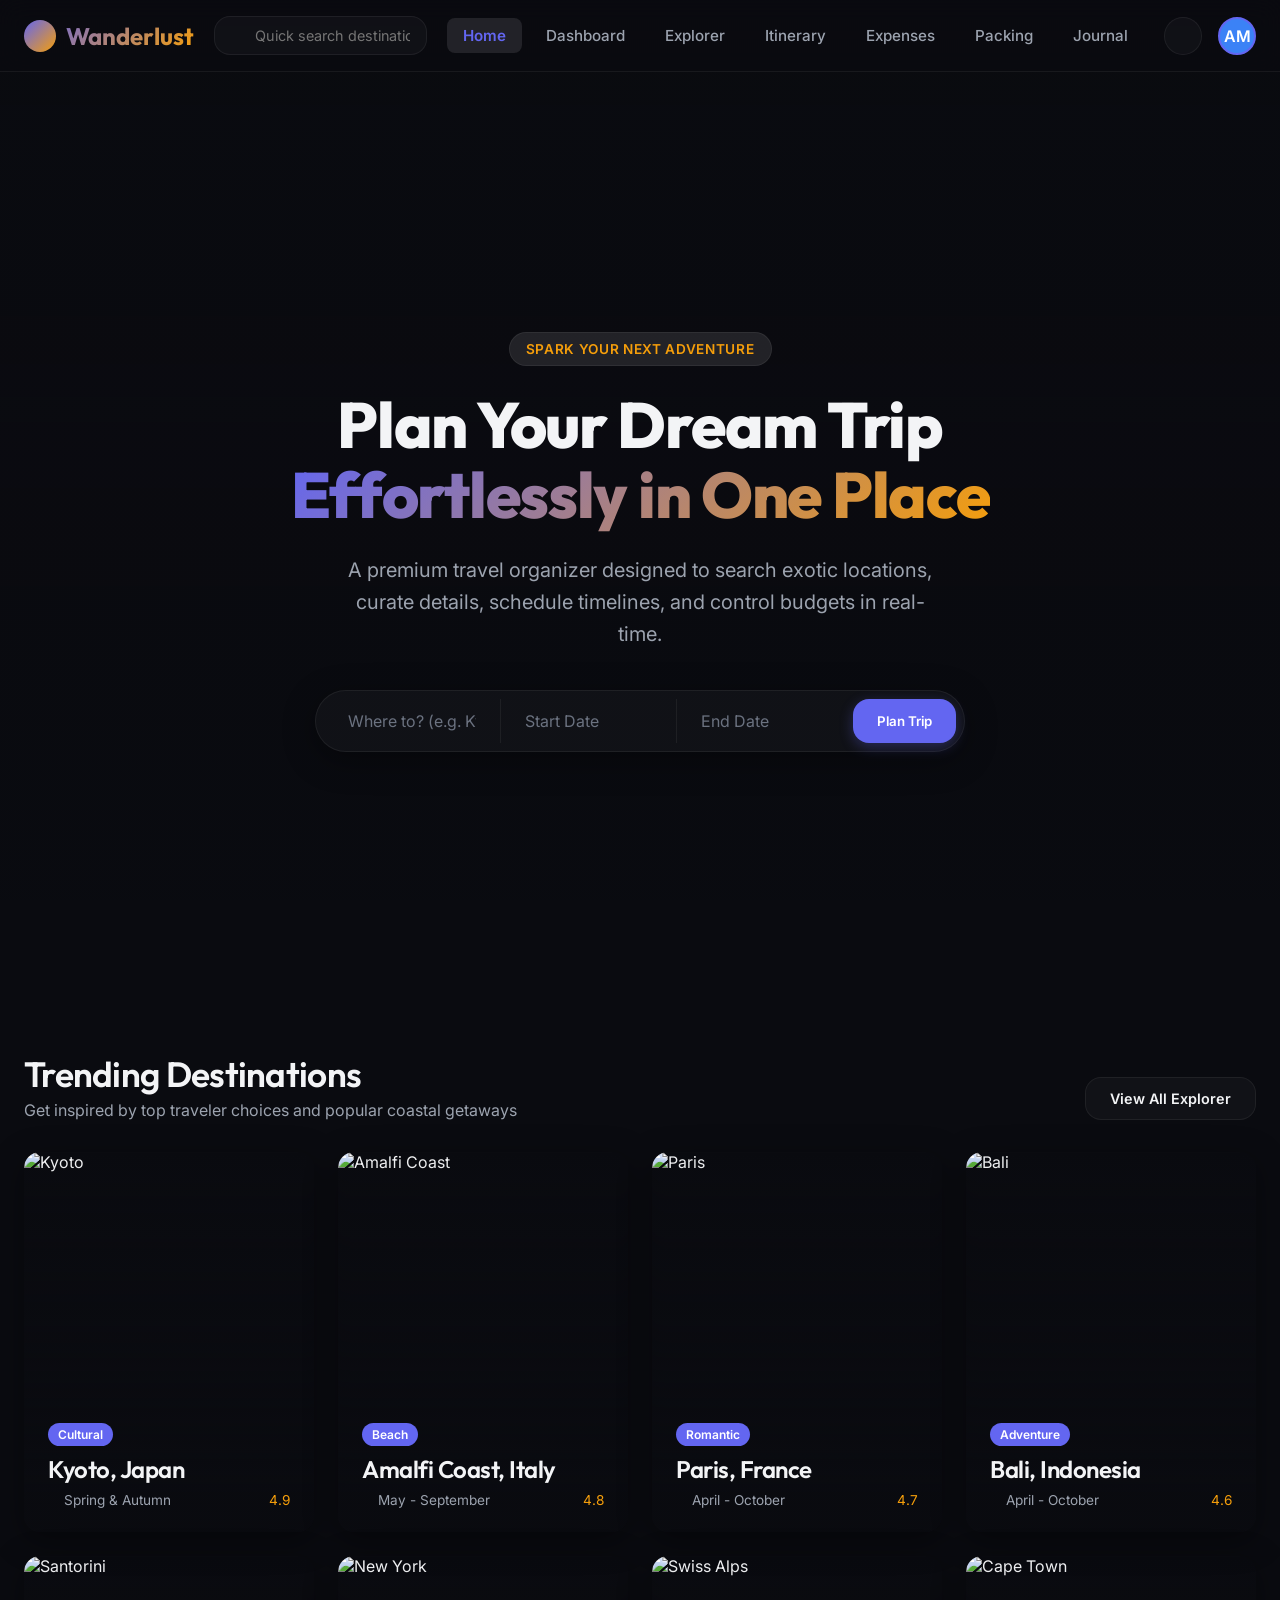
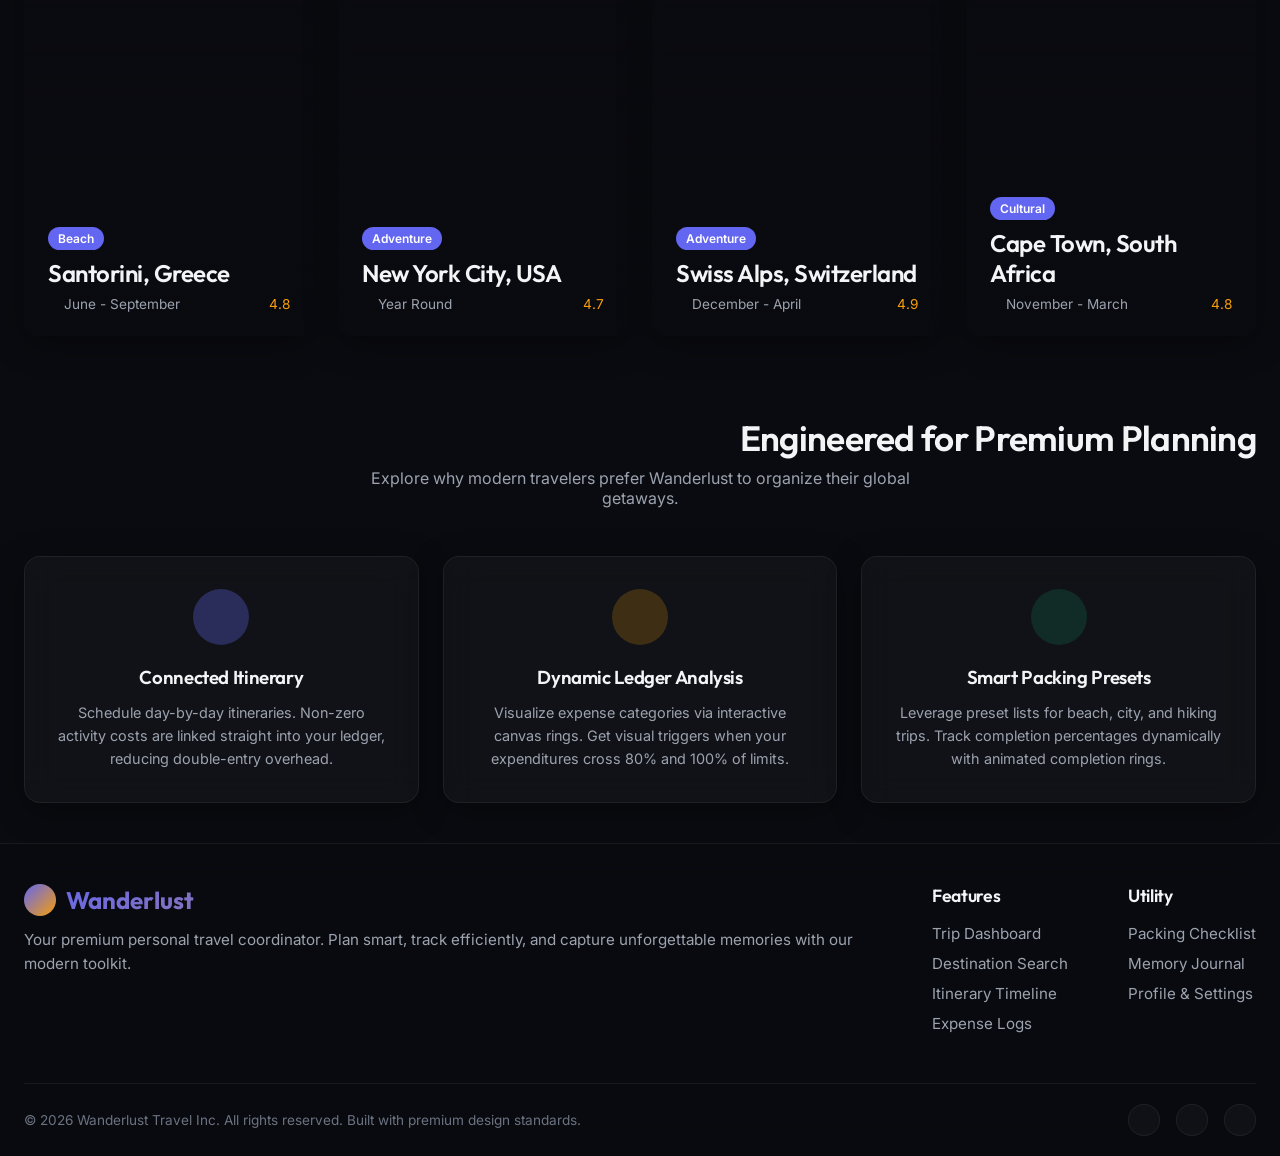
==== index.html @ a972063b "first commit" ====
<!DOCTYPE html>
<html lang="en" data-theme="space">
<head>
  <meta charset="UTF-8">
  <meta name="viewport" content="width=device-width, initial-scale=1.0">
  <title>Wanderlust - Premium Travel Planner</title>
  <meta name="description" content="Search destinations, plan daily itineraries, track expenses, checklist packing list and write travel memories in our high-end custom portal.">
  <link rel="stylesheet" href="css/shared.css">
  <link rel="stylesheet" href="css/index.css">
  <!-- Lucide Icons Library -->
  <script src="https://unpkg.com/lucide@latest"></script>
</head>
<body>

  <!-- Cohesive Header -->
  <header>
    <div class="nav-container">
      <a href="index.html" class="logo">
        <span class="logo-icon"><i data-lucide="plane"></i></span>
        <span>Wanderlust</span>
      </a>
      
      <div class="header-search">
        <span class="search-icon"><i data-lucide="search"></i></span>
        <input type="text" id="header-search-input" placeholder="Quick search destination...">
        <div class="search-dropdown" id="header-search-dropdown"></div>
      </div>

      <nav id="main-nav">
        <a href="index.html" class="nav-link active">Home</a>
        <a href="dashboard.html" class="nav-link">Dashboard</a>
        <a href="explorer.html" class="nav-link">Explorer</a>
        <a href="itinerary.html" class="nav-link">Itinerary</a>
        <a href="expenses.html" class="nav-link">Expenses</a>
        <a href="packing.html" class="nav-link">Packing</a>
        <a href="journal.html" class="nav-link">Journal</a>
      </nav>

      <div class="header-utils">
        <button class="theme-toggle-btn" id="theme-toggle-btn" title="Toggle Theme">
          <i data-lucide="sun"></i>
        </button>
        <div class="profile-widget" id="profile-widget" onclick="window.location.href='settings.html'">
          <div class="avatar">AM</div>
        </div>
        <button class="hamburger" id="hamburger-btn">
          <i data-lucide="menu"></i>
        </button>
      </div>
    </div>
  </header>

  <div class="page-video-wrapper" aria-hidden="true">
    <video class="hero-video" autoplay muted loop playsinline>
      <source src="video/YTDown_YouTube_Welcome-to-India-CINEMATIC-TRAVEL-FILM_Media_35npVaFGHMY_002_720p.mp4" type="video/mp4">
    </video>
    <div class="hero-video-overlay"></div>
  </div>

  <!-- Main Hero Section -->
  <main>
    <section class="hero-section fade-in-up">
      <span class="hero-badge" style="display:transparent; align-items:center; gap:6px;">
        <i data-lucide="sparkles" style="width:12px; height:12px; color:var(--secondary);"></i>
        Spark your next adventure
      </span>
      <h1>Plan Your Dream Trip <br><span>Effortlessly in One Place</span></h1>
      <p>A premium travel organizer designed to search exotic locations, curate details, schedule timelines, and control budgets in real-time.</p>

      <div class="main-search-container">
        <div class="main-search-bar">
          <div class="search-field">
            <span class="search-field-icon"><i data-lucide="map-pin"></i></span>
            <input type="text" id="hero-dest" placeholder="Where to? (e.g. Kyoto)">
          </div>
          <div class="search-field">
            <span class="search-field-icon"><i data-lucide="calendar"></i></span>
            <input type="text" id="hero-start" placeholder="Start Date" onfocus="(this.type='date')" onblur="(this.type='text')">
          </div>
          <div class="search-field">
            <span class="search-field-icon"><i data-lucide="calendar"></i></span>
            <input type="text" id="hero-end" placeholder="End Date" onfocus="(this.type='date')" onblur="(this.type='text')">
          </div>
          <button class="btn btn-primary" id="hero-search-btn" style="border-radius: var(--border-radius-md);">Plan Trip</button>
        </div>
      </div>
    </section>

    <!-- Trending Destinations Grid (Elaborated from 4 to 8 detailed options) -->
    <section class="trending-destinations">
      <div class="section-header">
        <div>
          <h2>Trending Destinations</h2>
          <p>Get inspired by top traveler choices and popular coastal getaways</p>
        </div>
        <a href="explorer.html" class="btn btn-secondary" style="font-size: 0.9rem;">View All Explorer</a>
      </div>

      <div class="destinations-grid">
        <!-- 1. Kyoto -->
        <div class="dest-card" onclick="window.location.href='explorer.html?q=kyoto'">
          <img class="dest-image" src="https://images.unsplash.com/photo-1493976040374-85c8e12f0c0e?auto=format&fit=crop&w=600&q=80" alt="Kyoto">
          <div class="dest-overlay">
            <span class="dest-tag">Cultural</span>
            <h3>Kyoto, Japan</h3>
            <div class="dest-meta">
              <span style="display:inline-flex; align-items:center; gap:4px;"><i data-lucide="wind" style="width:12px; height:12px;"></i> Spring & Autumn</span>
              <span class="dest-rating" style="display:inline-flex; align-items:center; gap:3px;"><i data-lucide="star" style="width:12px; height:12px; fill:var(--secondary); stroke:var(--secondary);"></i> 4.9</span>
            </div>
          </div>
        </div>

        <!-- 2. Amalfi Coast -->
        <div class="dest-card" onclick="window.location.href='explorer.html?q=amalfi'">
          <img class="dest-image" src="https://images.unsplash.com/photo-1533900298318-6b8da08a523e?auto=format&fit=crop&w=600&q=80" alt="Amalfi Coast">
          <div class="dest-overlay">
            <span class="dest-tag">Beach</span>
            <h3>Amalfi Coast, Italy</h3>
            <div class="dest-meta">
              <span style="display:inline-flex; align-items:center; gap:4px;"><i data-lucide="sun" style="width:12px; height:12px;"></i> May - September</span>
              <span class="dest-rating" style="display:inline-flex; align-items:center; gap:3px;"><i data-lucide="star" style="width:12px; height:12px; fill:var(--secondary); stroke:var(--secondary);"></i> 4.8</span>
            </div>
          </div>
        </div>

        <!-- 3. Paris -->
        <div class="dest-card" onclick="window.location.href='explorer.html?q=paris'">
          <img class="dest-image" src="https://images.unsplash.com/photo-1502602898657-3e91760cbb34?auto=format&fit=crop&w=600&q=80" alt="Paris">
          <div class="dest-overlay">
            <span class="dest-tag">Romantic</span>
            <h3>Paris, France</h3>
            <div class="dest-meta">
              <span style="display:inline-flex; align-items:center; gap:4px;"><i data-lucide="cloud-sun" style="width:12px; height:12px;"></i> April - October</span>
              <span class="dest-rating" style="display:inline-flex; align-items:center; gap:3px;"><i data-lucide="star" style="width:12px; height:12px; fill:var(--secondary); stroke:var(--secondary);"></i> 4.7</span>
            </div>
          </div>
        </div>

        <!-- 4. Bali -->
        <div class="dest-card" onclick="window.location.href='explorer.html?q=bali'">
          <img class="dest-image" src="https://images.unsplash.com/photo-1537996194471-e657df975ab4?auto=format&fit=crop&w=600&q=80" alt="Bali">
          <div class="dest-overlay">
            <span class="dest-tag">Adventure</span>
            <h3>Bali, Indonesia</h3>
            <div class="dest-meta">
              <span style="display:inline-flex; align-items:center; gap:4px;"><i data-lucide="compass" style="width:12px; height:12px;"></i> April - October</span>
              <span class="dest-rating" style="display:inline-flex; align-items:center; gap:3px;"><i data-lucide="star" style="width:12px; height:12px; fill:var(--secondary); stroke:var(--secondary);"></i> 4.6</span>
            </div>
          </div>
        </div>

        <!-- 5. Santorini -->
        <div class="dest-card" onclick="window.location.href='explorer.html?q=santorini'">
          <img class="dest-image" src="https://images.unsplash.com/photo-1533105079780-92b9be482077?auto=format&fit=crop&w=600&q=80" alt="Santorini">
          <div class="dest-overlay">
            <span class="dest-tag">Beach</span>
            <h3>Santorini, Greece</h3>
            <div class="dest-meta">
              <span style="display:inline-flex; align-items:center; gap:4px;"><i data-lucide="sun" style="width:12px; height:12px;"></i> June - September</span>
              <span class="dest-rating" style="display:inline-flex; align-items:center; gap:3px;"><i data-lucide="star" style="width:12px; height:12px; fill:var(--secondary); stroke:var(--secondary);"></i> 4.8</span>
            </div>
          </div>
        </div>

        <!-- 6. New York -->
        <div class="dest-card" onclick="window.location.href='explorer.html?q=newyork'">
          <img class="dest-image" src="https://images.unsplash.com/photo-1496442226666-8d4d0e62e6e9?auto=format&fit=crop&w=600&q=80" alt="New York">
          <div class="dest-overlay">
            <span class="dest-tag">Adventure</span>
            <h3>New York City, USA</h3>
            <div class="dest-meta">
              <span style="display:inline-flex; align-items:center; gap:4px;"><i data-lucide="thermometer" style="width:12px; height:12px;"></i> Year Round</span>
              <span class="dest-rating" style="display:inline-flex; align-items:center; gap:3px;"><i data-lucide="star" style="width:12px; height:12px; fill:var(--secondary); stroke:var(--secondary);"></i> 4.7</span>
            </div>
          </div>
        </div>

        <!-- 7. Swiss Alps -->
        <div class="dest-card" onclick="window.location.href='explorer.html?q=swiss'">
          <img class="dest-image" src="https://images.unsplash.com/photo-1506744038136-46273834b3fb?auto=format&fit=crop&w=600&q=80" alt="Swiss Alps">
          <div class="dest-overlay">
            <span class="dest-tag">Adventure</span>
            <h3>Swiss Alps, Switzerland</h3>
            <div class="dest-meta">
              <span style="display:inline-flex; align-items:center; gap:4px;"><i data-lucide="snowflake" style="width:12px; height:12px;"></i> December - April</span>
              <span class="dest-rating" style="display:inline-flex; align-items:center; gap:3px;"><i data-lucide="star" style="width:12px; height:12px; fill:var(--secondary); stroke:var(--secondary);"></i> 4.9</span>
            </div>
          </div>
        </div>

        <!-- 8. Cape Town -->
        <div class="dest-card" onclick="window.location.href='explorer.html?q=capetown'">
          <img class="dest-image" src="https://images.unsplash.com/photo-1580060839134-75a5edca2e99?auto=format&fit=crop&w=600&q=80" alt="Cape Town">
          <div class="dest-overlay">
            <span class="dest-tag">Cultural</span>
            <h3>Cape Town, South Africa</h3>
            <div class="dest-meta">
              <span style="display:inline-flex; align-items:center; gap:4px;"><i data-lucide="wind" style="width:12px; height:12px;"></i> November - March</span>
              <span class="dest-rating" style="display:inline-flex; align-items:center; gap:3px;"><i data-lucide="star" style="width:12px; height:12px; fill:var(--secondary); stroke:var(--secondary);"></i> 4.8</span>
            </div>
          </div>
        </div>
      </div>
    </section>

    <!-- Why Choose Us Cards (Elaborated Section) -->
    <section style="margin-top: 80px;">
      <div class="section-header" style="justify-content:center; text-align:center; flex-direction:column; margin-bottom:48px;">
        <h2>Engineered for Premium Planning</h2>
        <p style="max-width:600px; margin: 8px auto 0;">Explore why modern travelers prefer Wanderlust to organize their global getaways.</p>
      </div>

      <div style="display:grid; grid-template-columns:repeat(auto-fit, minmax(280px, 1fr)); gap:24px;">
        <div class="glass-card" style="text-align:center; padding:32px;">
          <div style="width:56px; height:56px; border-radius:50%; background:var(--primary-glow); display:flex; align-items:center; justify-content:center; color:var(--primary); margin:0 auto 20px; font-size:1.5rem;">
            <i data-lucide="calendar"></i>
          </div>
          <h3 style="margin-bottom:12px;">Connected Itinerary</h3>
          <p style="font-size:0.9rem; color:var(--text-secondary); line-height:1.6;">Schedule day-by-day itineraries. Non-zero activity costs are linked straight into your ledger, reducing double-entry overhead.</p>
        </div>

        <div class="glass-card" style="text-align:center; padding:32px;">
          <div style="width:56px; height:56px; border-radius:50%; background:var(--secondary-glow); display:flex; align-items:center; justify-content:center; color:var(--secondary); margin:0 auto 20px; font-size:1.5rem;">
            <i data-lucide="pie-chart"></i>
          </div>
          <h3 style="margin-bottom:12px;">Dynamic Ledger Analysis</h3>
          <p style="font-size:0.9rem; color:var(--text-secondary); line-height:1.6;">Visualize expense categories via interactive canvas rings. Get visual triggers when your expenditures cross 80% and 100% of limits.</p>
        </div>

        <div class="glass-card" style="text-align:center; padding:32px;">
          <div style="width:56px; height:56px; border-radius:50%; background:rgba(16, 185, 129, 0.15); display:flex; align-items:center; justify-content:center; color:var(--success); margin:0 auto 20px; font-size:1.5rem;">
            <i data-lucide="check-square"></i>
          </div>
          <h3 style="margin-bottom:12px;">Smart Packing Presets</h3>
          <p style="font-size:0.9rem; color:var(--text-secondary); line-height:1.6;">Leverage preset lists for beach, city, and hiking trips. Track completion percentages dynamically with animated completion rings.</p>
        </div>
      </div>
    </section>
  </main>

  <!-- Unified Footer -->
  <footer>
    <div class="footer-content">
      <div class="footer-brand">
        <a href="index.html" class="logo">
          <span class="logo-icon"><i data-lucide="plane"></i></span>
          <span>Wanderlust</span>
        </a>
        <p>Your premium personal travel coordinator. Plan smart, track efficiently, and capture unforgettable memories with our modern toolkit.</p>
      </div>
      <div class="footer-links">
        <div class="footer-column">
          <h4>Features</h4>
          <ul>
            <li><a href="dashboard.html">Trip Dashboard</a></li>
            <li><a href="explorer.html">Destination Search</a></li>
            <li><a href="itinerary.html">Itinerary Timeline</a></li>
            <li><a href="expenses.html">Expense Logs</a></li>
          </ul>
        </div>
        <div class="footer-column">
          <h4>Utility</h4>
          <ul>
            <li><a href="packing.html">Packing Checklist</a></li>
            <li><a href="journal.html">Memory Journal</a></li>
            <li><a href="settings.html">Profile & Settings</a></li>
          </ul>
        </div>
      </div>
    </div>
    <div class="footer-bottom">
      <span>© 2026 Wanderlust Travel Inc. All rights reserved. Built with premium design standards.</span>
      <div class="footer-socials">
        <a href="#" title="Facebook"><i data-lucide="facebook"></i></a>
        <a href="#" title="Instagram"><i data-lucide="instagram"></i></a>
        <a href="#" title="Twitter"><i data-lucide="twitter"></i></a>
      </div>
    </div>
  </footer>

</body>
</html>
---- css/shared.css ----
/* css/shared.css */
@import url('./variables.css');

* {
  margin: 0;
  padding: 0;
  box-sizing: border-box;
}

body {
  font-family: var(--font-body);
  background-color: var(--bg-primary);
  color: var(--text-primary);
  min-height: 100vh;
  display: flex;
  flex-direction: column;
  overflow-x: hidden;
  transition: background-color var(--transition-normal), color var(--transition-normal);
}

h1, h2, h3, h4, h5, h6 {
  font-family: var(--font-heading);
  font-weight: 600;
  letter-spacing: -0.02em;
}

a {
  text-decoration: none;
  color: inherit;
  transition: color var(--transition-fast);
}

.lucide {
  width: 18px;
  height: 18px;
  display: inline-flex;
  align-items: center;
  justify-content: center;
  vertical-align: middle;
  stroke-width: 2px;
}

/* Scrollbar customization */
::-webkit-scrollbar {
  width: 8px;
  height: 8px;
}
::-webkit-scrollbar-track {
  background: var(--bg-primary);
}
::-webkit-scrollbar-thumb {
  background: var(--glass-border);
  border-radius: var(--border-radius-sm);
}
::-webkit-scrollbar-thumb:hover {
  background: var(--primary);
}

/* Glassmorphism utility card */
.glass-card {
  background: var(--glass-bg);
  backdrop-filter: blur(16px);
  -webkit-backdrop-filter: blur(16px);
  border: 1px solid var(--glass-border);
  border-radius: var(--border-radius-md);
  box-shadow: var(--card-shadow);
  padding: 24px;
  transition: transform var(--transition-normal), border-color var(--transition-normal), box-shadow var(--transition-normal);
}

.glass-card:hover {
  border-color: rgba(255, 255, 255, 0.12);
  box-shadow: 0 12px 40px 0 rgba(0, 0, 0, 0.45);
}

/* Header & Navigation Styles */
header {
  position: sticky;
  top: 0;
  z-index: 1000;
  width: 100%;
  background: rgba(10, 11, 16, 0.7);
  backdrop-filter: blur(12px);
  -webkit-backdrop-filter: blur(12px);
  border-bottom: 1px solid var(--glass-border);
  transition: background var(--transition-normal);
}

[data-theme="light"] header {
  background: rgba(248, 250, 252, 0.8);
}

.nav-container {
  max-width: 1400px;
  margin: 0 auto;
  padding: 16px 24px;
  display: flex;
  align-items: center;
  justify-content: space-between;
  gap: 20px;
}

.logo {
  display: flex;
  align-items: center;
  gap: 10px;
  font-size: 1.5rem;
  font-weight: 700;
  font-family: var(--font-heading);
  background: linear-gradient(135deg, var(--primary), var(--secondary));
  -webkit-background-clip: text;
  -webkit-text-fill-color: transparent;
}

.logo-icon {
  width: 32px;
  height: 32px;
  background: linear-gradient(135deg, var(--primary), var(--secondary));
  border-radius: 50%;
  display: flex;
  align-items: center;
  justify-content: center;
  color: white;
  font-size: 1.1rem;
  -webkit-text-fill-color: initial;
}

/* Search bar on Header */
.header-search {
  position: relative;
  flex: 0 1 350px;
}

.header-search input {
  width: 100%;
  padding: 10px 16px 10px 40px;
  border-radius: var(--border-radius-md);
  border: 1px solid var(--glass-border);
  background: var(--glass-bg);
  color: var(--text-primary);
  font-family: var(--font-body);
  font-size: 0.9rem;
  outline: none;
  transition: all var(--transition-fast);
}

.header-search input:focus {
  border-color: var(--primary);
  box-shadow: 0 0 0 3px var(--primary-glow);
}

.header-search .search-icon {
  position: absolute;
  left: 14px;
  top: 50%;
  transform: translateY(-50%);
  color: var(--text-muted);
  pointer-events: none;
}

.search-dropdown {
  position: absolute;
  top: calc(100% + 8px);
  left: 0;
  width: 100%;
  background: var(--bg-secondary);
  border: 1px solid var(--glass-border);
  border-radius: var(--border-radius-md);
  box-shadow: var(--card-shadow);
  display: none;
  flex-direction: column;
  overflow: hidden;
  z-index: 1001;
}

.search-dropdown a {
  padding: 12px 16px;
  font-size: 0.9rem;
  border-bottom: 1px solid var(--glass-border);
  display: flex;
  justify-content: space-between;
  align-items: center;
}

.search-dropdown a:last-child {
  border-bottom: none;
}

.search-dropdown a:hover {
  background: var(--glass-highlight);
  color: var(--primary);
}

/* Main Navigation Links */
nav {
  display: flex;
  align-items: center;
  gap: 8px;
}

.nav-link {
  padding: 8px 16px;
  border-radius: var(--border-radius-sm);
  font-weight: 500;
  font-size: 0.95rem;
  color: var(--text-secondary);
  transition: all var(--transition-fast);
}

.nav-link:hover {
  color: var(--text-primary);
  background: var(--glass-highlight);
}

.nav-link.active {
  color: var(--primary);
  background: var(--glass-highlight);
  font-weight: 600;
}

/* Header Utilities */
.header-utils {
  display: flex;
  align-items: center;
  gap: 16px;
}

.theme-toggle-btn {
  background: var(--glass-bg);
  border: 1px solid var(--glass-border);
  color: var(--text-primary);
  padding: 8px;
  border-radius: 50%;
  cursor: pointer;
  width: 38px;
  height: 38px;
  display: flex;
  align-items: center;
  justify-content: center;
  transition: all var(--transition-fast);
}

.theme-toggle-btn:hover {
  background: var(--glass-highlight);
  transform: rotate(15deg);
}

.profile-widget {
  display: flex;
  align-items: center;
  gap: 10px;
  cursor: pointer;
}

.avatar {
  width: 38px;
  height: 38px;
  border-radius: 50%;
  border: 2px solid var(--primary);
  background: #3b82f6;
  display: flex;
  align-items: center;
  justify-content: center;
  font-weight: 600;
  color: white;
  overflow: hidden;
}

.hamburger {
  display: none;
  background: none;
  border: none;
  color: var(--text-primary);
  font-size: 1.5rem;
  cursor: pointer;
}

/* Main Content Area */
main {
  flex: 1;
  max-width: 1400px;
  width: 100%;
  margin: 0 auto;
  padding: 40px 24px;
}

/* Footer Section */
footer {
  margin-top: auto;
  border-top: 1px solid var(--glass-border);
  background: rgba(10, 11, 16, 0.28);
  backdrop-filter: blur(18px);
  -webkit-backdrop-filter: blur(18px);
  padding: 40px 24px 20px;
}

.footer-content {
  max-width: 1400px;
  margin: 0 auto;
  display: flex;
  flex-wrap: wrap;
  justify-content: space-between;
  gap: 40px;
  margin-bottom: 40px;
}

.footer-brand {
  flex: 1 1 300px;
}

.footer-brand p {
  color: var(--text-secondary);
  margin-top: 12px;
  font-size: 0.95rem;
  line-height: 1.6;
}

.footer-links {
  display: flex;
  gap: 60px;
  flex-wrap: wrap;
}

.footer-column h4 {
  font-size: 1.1rem;
  margin-bottom: 16px;
  color: var(--text-primary);
}

.footer-column ul {
  list-style: none;
}

.footer-column ul li {
  margin-bottom: 10px;
}

.footer-column ul li a {
  color: var(--text-secondary);
  font-size: 0.95rem;
}

.footer-column ul li a:hover {
  color: var(--primary);
}

.footer-bottom {
  max-width: 1400px;
  margin: 0 auto;
  border-top: 1px solid var(--glass-border);
  padding-top: 20px;
  display: flex;
  justify-content: space-between;
  align-items: center;
  flex-wrap: wrap;
  gap: 20px;
  font-size: 0.85rem;
  color: var(--text-muted);
}

.footer-socials {
  display: flex;
  gap: 16px;
}

.footer-socials a {
  width: 32px;
  height: 32px;
  background: var(--glass-bg);
  border: 1px solid var(--glass-border);
  border-radius: 50%;
  display: flex;
  align-items: center;
  justify-content: center;
}

.footer-socials a:hover {
  background: var(--primary);
  color: white;
  border-color: var(--primary);
  transform: translateY(-2px);
}

/* Responsive Styles */
@media (max-width: 1024px) {
  .header-search {
    flex: 1 1 auto;
    max-width: 250px;
  }
}

@media (max-width: 768px) {
  .nav-container {
    flex-wrap: wrap;
  }
  
  nav {
    display: none;
    width: 100%;
    flex-direction: column;
    gap: 4px;
    padding-top: 16px;
    border-top: 1px solid var(--glass-border);
  }
  
  nav.mobile-open {
    display: flex;
  }
  
  .nav-link {
    width: 100%;
    padding: 12px;
  }

  .header-search {
    order: 4;
    flex: 1 1 100%;
    max-width: 100%;
    margin-top: 8px;
    display: none;
  }

  .header-search.mobile-open {
    display: block;
  }

  .hamburger {
    display: block;
  }

  .footer-links {
    gap: 40px;
    width: 100%;
    justify-content: space-between;
  }
}

/* Animations */
@keyframes fadeInUp {
  from {
    opacity: 0;
    transform: translateY(20px);
  }
  to {
    opacity: 1;
    transform: translateY(0);
  }
}

.fade-in-up {
  animation: fadeInUp 0.6s cubic-bezier(0.4, 0, 0.2, 1) forwards;
}

/* Form Styles */
.btn {
  display: inline-flex;
  align-items: center;
  justify-content: center;
  gap: 8px;
  padding: 12px 24px;
  border-radius: var(--border-radius-md);
  font-family: var(--font-body);
  font-weight: 600;
  cursor: pointer;
  transition: all var(--transition-fast);
  border: none;
}

.btn-primary {
  background: var(--primary);
  color: white;
  box-shadow: 0 4px 14px var(--primary-glow);
}

.btn-primary:hover {
  background: var(--primary-hover);
  transform: translateY(-2px);
  box-shadow: 0 6px 20px var(--primary-glow);
}

.btn-secondary {
  background: var(--glass-bg);
  color: var(--text-primary);
  border: 1px solid var(--glass-border);
}

.btn-secondary:hover {
  background: var(--glass-highlight);
  transform: translateY(-2px);
}

input, select, textarea {
  background: var(--glass-bg);
  border: 1px solid var(--glass-border);
  color: var(--text-primary);
  border-radius: var(--border-radius-sm);
  padding: 10px 14px;
  outline: none;
  font-family: var(--font-body);
  transition: border var(--transition-fast), box-shadow var(--transition-fast);
}

input:focus, select:focus, textarea:focus {
  border-color: var(--primary);
  box-shadow: 0 0 0 3px var(--primary-glow);
}
---- css/index.css ----
/* css/index.css */

.hero-section {
  display: flex;
  flex-direction: column;
  align-items: center;
  text-align: center;
  padding: 100px 0 80px;
  position: relative;
  overflow: hidden;
  isolation: isolate;
  min-height: 100vh;
  width: 100%;
  justify-content: center;
  background: transparent;
}

.page-video-wrapper {
  position: fixed;
  inset: 0;
  z-index: -1;
  overflow: hidden;
  pointer-events: none;
}

.hero-video {
  width: 100%;
  height: 100%;
  object-fit: cover;
}

.hero-video-overlay {
  position: absolute;
  inset: 0;
  background: linear-gradient(180deg, rgba(10, 11, 16, 0.28) 0%, rgba(10, 11, 16, 0.18) 45%, rgba(10, 11, 16, 0.24) 100%);
  z-index: 0;
}

.hero-section > * {
  position: relative;
  z-index: 1;
}

.hero-badge {
  background: var(--glass-highlight);
  border: 1px solid var(--glass-border);
  padding: 8px 16px;
  border-radius: 9999px;
  font-size: 0.85rem;
  font-weight: 600;
  letter-spacing: 0.05em;
  text-transform: uppercase;
  color: var(--secondary);
  margin-bottom: 24px;
  display: inline-block;
}

.hero-section h1 {
  font-size: 4rem;
  line-height: 1.1;
  max-width: 800px;
  margin-bottom: 24px;
  font-weight: 800;
}

.hero-section h1 span {
  background: linear-gradient(135deg, var(--primary), var(--secondary));
  -webkit-background-clip: text;
  -webkit-text-fill-color: transparent;
}

.hero-section p {
  font-size: 1.25rem;
  color: var(--text-secondary);
  max-width: 600px;
  margin-bottom: 40px;
  line-height: 1.6;
}

.main-search-container {
  width: 100%;
  max-width: 650px;
  margin-bottom: 60px;
  position: relative;
}

.main-search-bar {
  display: flex;
  background: var(--glass-bg);
  backdrop-filter: blur(20px);
  -webkit-backdrop-filter: blur(20px);
  border: 1px solid var(--glass-border);
  border-radius: var(--border-radius-xl);
  padding: 8px;
  box-shadow: var(--card-shadow);
  transition: all var(--transition-normal);
}

.main-search-bar:focus-within {
  border-color: var(--primary);
  box-shadow: 0 0 0 4px var(--primary-glow);
  transform: translateY(-2px);
}

.search-field {
  display: flex;
  align-items: center;
  flex: 1;
  padding: 0 16px;
  border-right: 1px solid var(--glass-border);
}

.search-field:last-of-type {
  border-right: none;
}

.search-field input {
  background: transparent;
  border: none;
  padding: 12px 8px;
  width: 100%;
  font-size: 1rem;
  color: var(--text-primary);
}

.search-field input::placeholder {
  color: var(--text-muted);
}

.search-field input:focus {
  box-shadow: none;
}

.search-field-icon {
  color: var(--primary);
  font-size: 1.2rem;
}

.trending-destinations {
  width: 100%;
  margin-top: 40px;
}

.section-header {
  display: flex;
  justify-content: space-between;
  align-items: flex-end;
  margin-bottom: 32px;
}

.section-header h2 {
  font-size: 2.2rem;
}

.section-header p {
  color: var(--text-secondary);
  font-size: 1rem;
  margin-top: 4px;
}

.destinations-grid {
  display: grid;
  grid-template-columns: repeat(auto-fill, minmax(280px, 1fr));
  gap: 24px;
}

.dest-card {
  position: relative;
  height: 380px;
  border-radius: var(--border-radius-md);
  overflow: hidden;
  cursor: pointer;
  box-shadow: var(--card-shadow);
}

.dest-image {
  width: 100%;
  height: 100%;
  object-fit: cover;
  transition: transform var(--transition-slow);
}

.dest-card:hover .dest-image {
  transform: scale(1.1);
}

.dest-overlay {
  position: absolute;
  inset: 0;
  background: linear-gradient(to top, rgba(10, 11, 16, 0.95) 10%, rgba(10, 11, 16, 0.4) 50%, transparent 100%);
  padding: 24px;
  display: flex;
  flex-direction: column;
  justify-content: flex-end;
  gap: 8px;
}

.dest-tag {
  align-self: flex-start;
  background: var(--primary);
  color: white;
  padding: 4px 10px;
  border-radius: 9999px;
  font-size: 0.75rem;
  font-weight: 600;
}

.dest-card h3 {
  font-size: 1.5rem;
}

.dest-meta {
  display: flex;
  justify-content: space-between;
  color: var(--text-secondary);
  font-size: 0.85rem;
}

.dest-rating {
  color: var(--secondary);
  display: flex;
  align-items: center;
  gap: 4px;
}
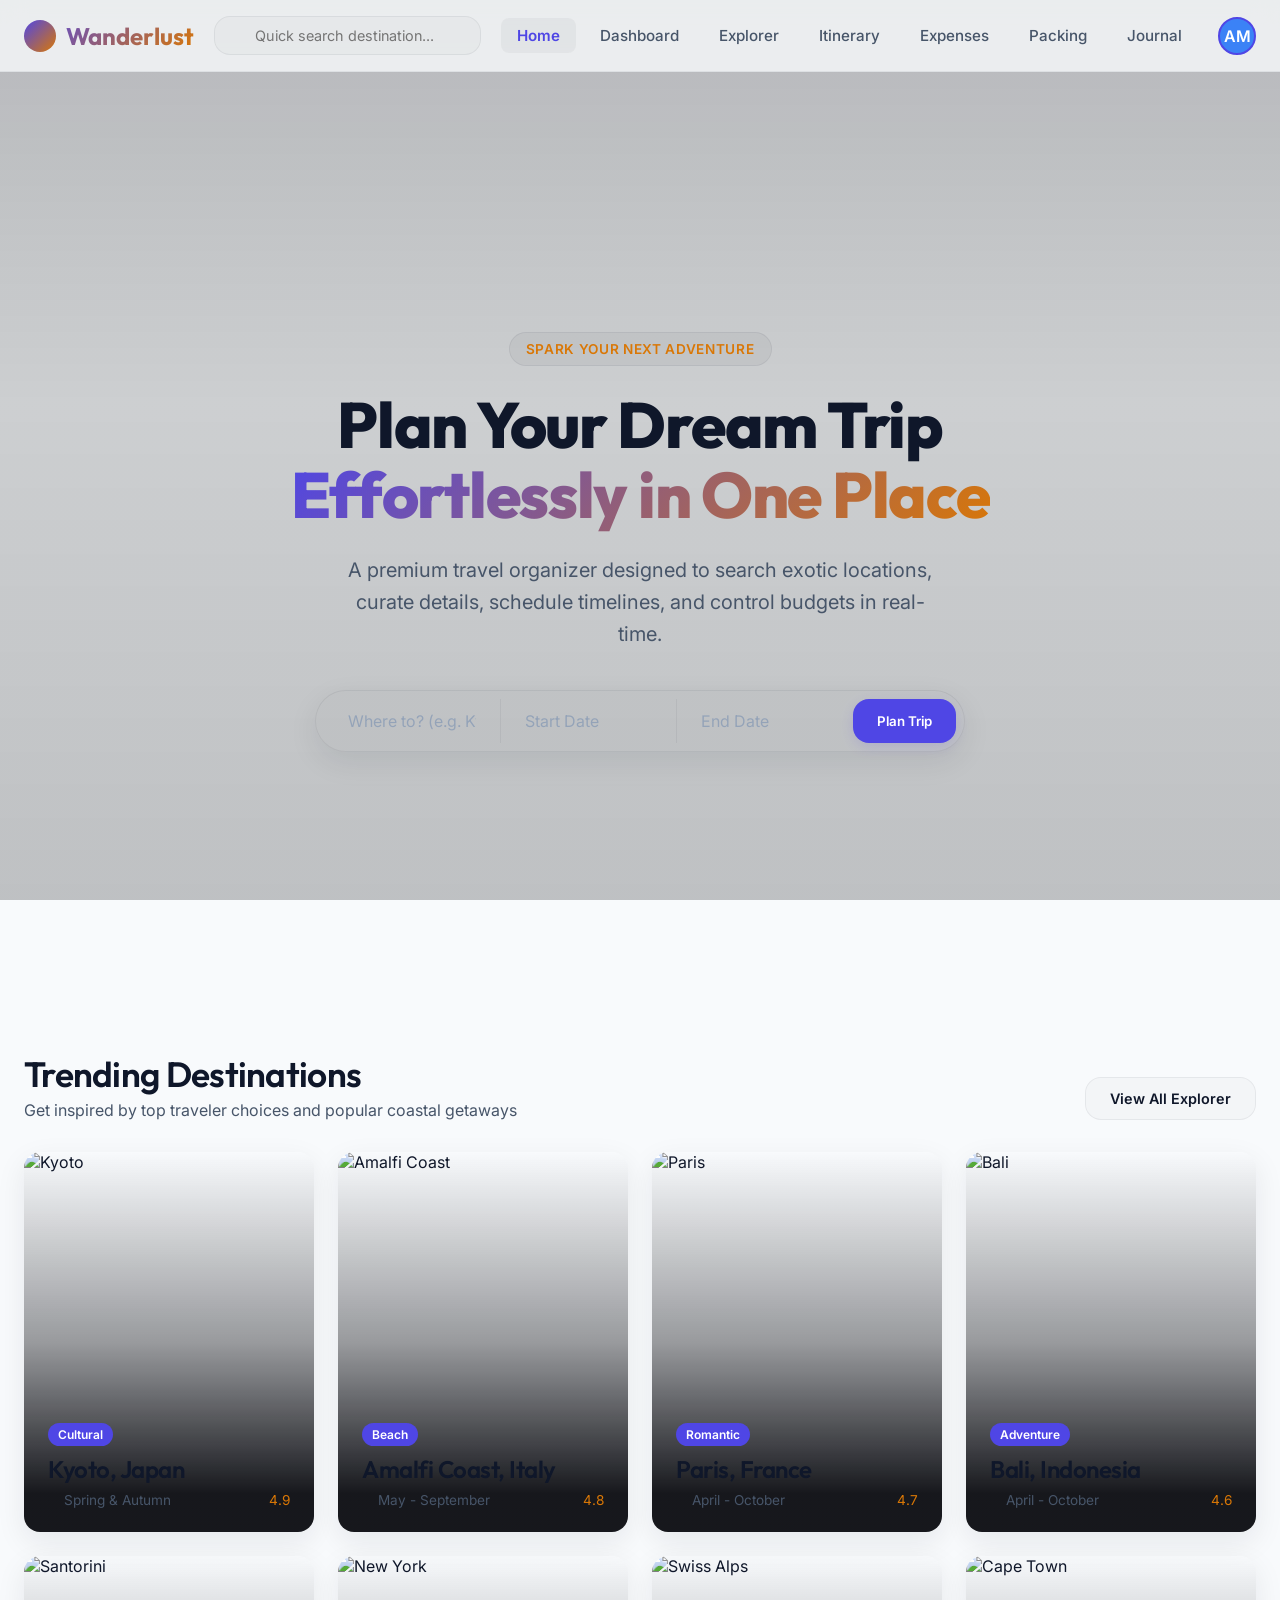
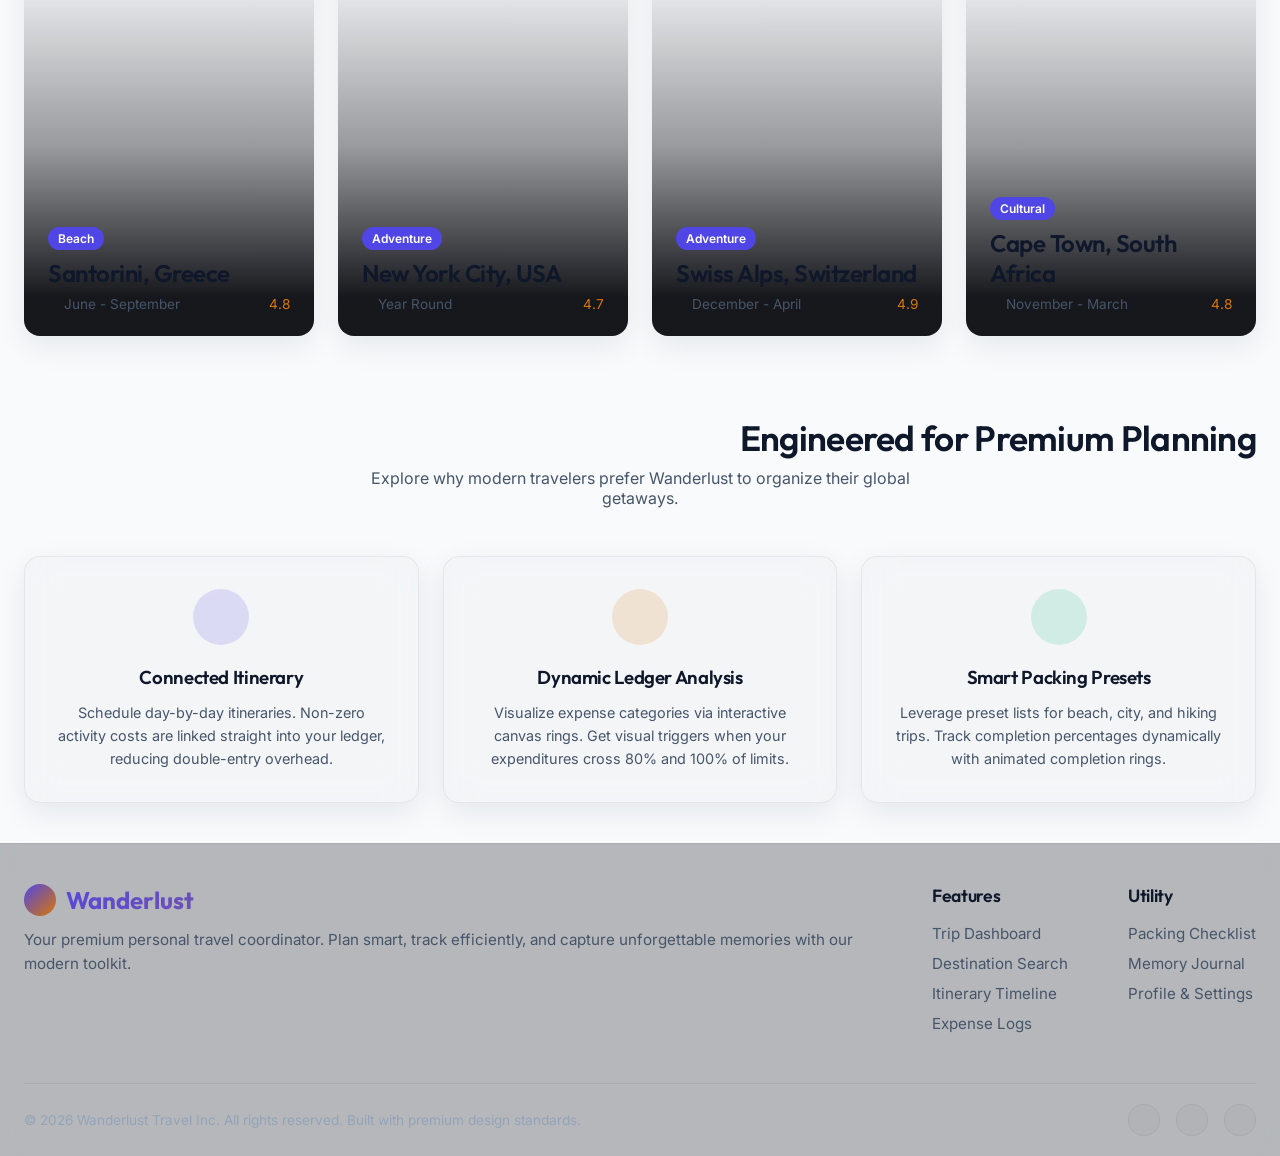
==== commit 319f6f9a: "Update website files" ====
--- a/index.html
+++ b/index.html
@@ -1,5 +1,5 @@
 <!DOCTYPE html>
-<html lang="en" data-theme="space">
+<html lang="en" data-theme="light">
 <head>
   <meta charset="UTF-8">
   <meta name="viewport" content="width=device-width, initial-scale=1.0">
@@ -37,9 +37,6 @@
       </nav>
 
       <div class="header-utils">
-        <button class="theme-toggle-btn" id="theme-toggle-btn" title="Toggle Theme">
-          <i data-lucide="sun"></i>
-        </button>
         <div class="profile-widget" id="profile-widget" onclick="window.location.href='settings.html'">
           <div class="avatar">AM</div>
         </div>
@@ -52,7 +49,7 @@
 
   <div class="page-video-wrapper" aria-hidden="true">
     <video class="hero-video" autoplay muted loop playsinline>
-      <source src="video/YTDown_YouTube_Welcome-to-India-CINEMATIC-TRAVEL-FILM_Media_35npVaFGHMY_002_720p.mp4" type="video/mp4">
+      <source src="./video/one.mp4" type="video/mp4">
     </video>
     <div class="hero-video-overlay"></div>
   </div>
--- a/css/shared.css
+++ b/css/shared.css
@@ -451,6 +451,31 @@
   animation: fadeInUp 0.6s cubic-bezier(0.4, 0, 0.2, 1) forwards;
 }
 
+/* Form Layout (shared across all pages: expenses, journal, itinerary, packing) */
+.form-group {
+  margin-bottom: 20px;
+}
+
+.form-group label {
+  display: block;
+  font-size: 0.9rem;
+  font-weight: 600;
+  margin-bottom: 8px;
+  color: var(--text-secondary);
+}
+
+.form-group input,
+.form-group select,
+.form-group textarea {
+  width: 100%;
+}
+
+.form-row {
+  display: grid;
+  grid-template-columns: 1fr 1fr;
+  gap: 16px;
+}
+
 /* Form Styles */
 .btn {
   display: inline-flex;
